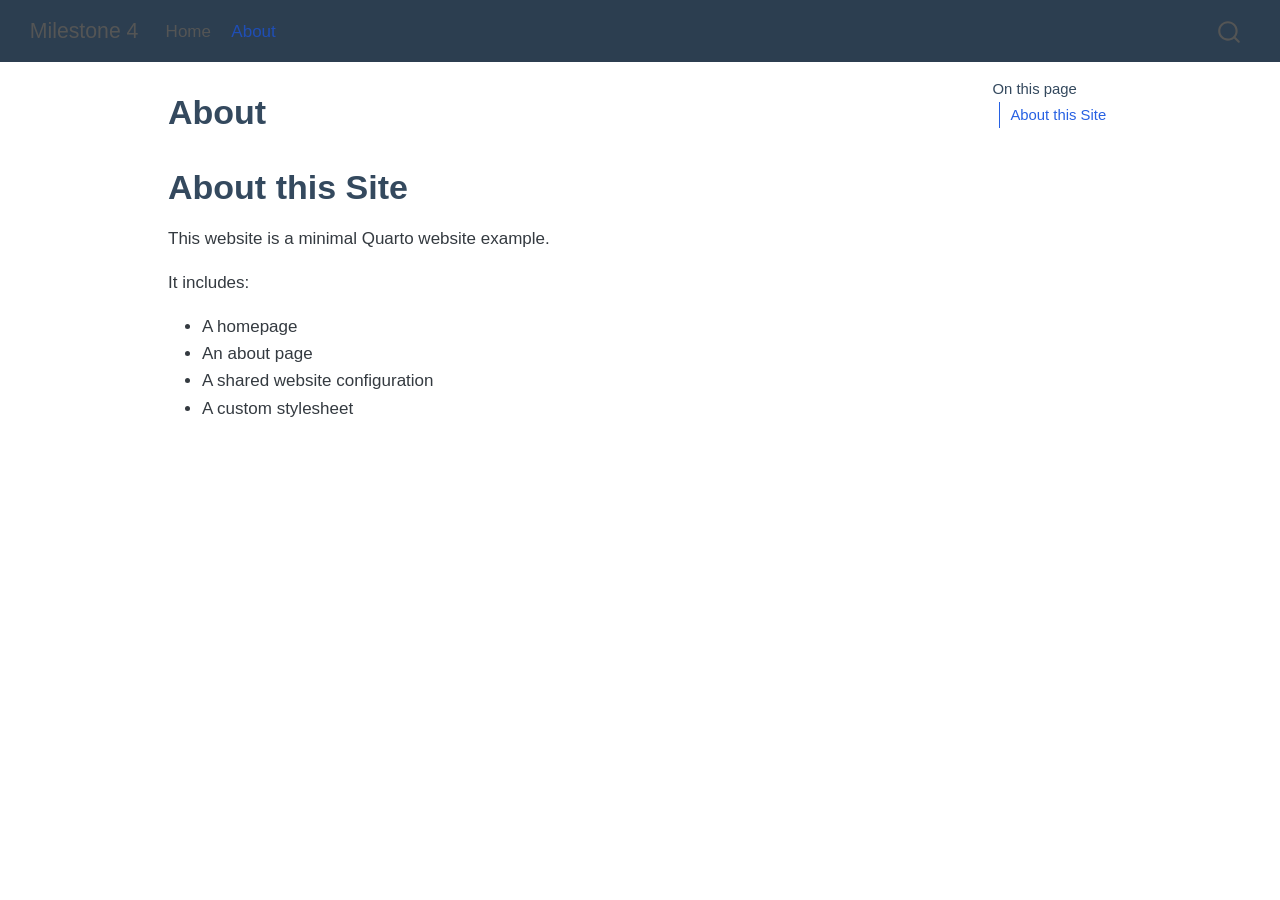
==== about.html @ 74c2d673 "Built site for gh-pages" ====
<!DOCTYPE html>
<html xmlns="http://www.w3.org/1999/xhtml" lang="en" xml:lang="en"><head>

<meta charset="utf-8">
<meta name="generator" content="quarto-1.10.18">

<meta name="viewport" content="width=device-width, initial-scale=1.0, user-scalable=yes">


<title>About – Milestone 4</title>
<style>
/* Default styles provided by pandoc.
** See https://pandoc.org/MANUAL.html#variables-for-html for config info.
*/
span.smallcaps{font-variant: small-caps;}
div.columns{display: flex; gap: 1.5em;}
div.column{flex: auto;}
@media screen {
div.columns{gap: min(4vw, 1.5em);}
div.column{overflow-x: auto;}
}
div.hanging-indent{margin-left: 1.5em; text-indent: -1.5em;}
ul.task-list{list-style: none;}
ul.task-list li input[type="checkbox"] {
  width: 0.8em;
  margin: 0 0.8em 0.2em -1em; /* quarto-specific, see https://github.com/quarto-dev/quarto-cli/issues/4556 */ 
  vertical-align: middle;
}
</style>


<script src="site_libs/quarto-nav/quarto-nav.js"></script>
<script src="site_libs/quarto-nav/headroom.min.js"></script>
<script src="site_libs/clipboard/clipboard.min.js"></script>
<script src="site_libs/quarto-search/autocomplete.umd.js"></script>
<script src="site_libs/quarto-search/fuse.min.js"></script>
<script src="site_libs/quarto-search/quarto-search.js"></script>
<meta name="quarto:offset" content="./">
<script src="site_libs/quarto-html/quarto.js" type="module"></script>
<script src="site_libs/quarto-html/tabsets/tabsets.js" type="module"></script>
<script src="site_libs/quarto-html/popper.min.js"></script>
<script src="site_libs/quarto-html/tippy.umd.min.js"></script>
<script src="site_libs/quarto-html/anchor.min.js"></script>
<link href="site_libs/quarto-html/tippy.css" rel="stylesheet">
<link href="site_libs/quarto-html/quarto-syntax-highlighting-64a204ab8560d761af7679ceaba22944.css" rel="stylesheet" id="quarto-text-highlighting-styles">
<script src="site_libs/bootstrap/bootstrap.min.js"></script>
<link href="site_libs/bootstrap/bootstrap-icons.css" rel="stylesheet">
<link href="site_libs/bootstrap/bootstrap-5453c8eb392fbb9e83e403fa6f01b86a.min.css" rel="stylesheet" append-hash="true" id="quarto-bootstrap" data-mode="light">
<script id="quarto-search-options" type="application/json">{
  "location": "navbar",
  "copy-button": false,
  "collapse-after": 3,
  "panel-placement": "end",
  "type": "overlay",
  "limit": 50,
  "keyboard-shortcut": [
    "f",
    "/",
    "s"
  ],
  "show-item-context": false,
  "language": {
    "search-no-results-text": "No results",
    "search-matching-documents-text": "matching documents",
    "search-copy-link-title": "Copy link to search",
    "search-hide-matches-text": "Hide additional matches",
    "search-more-match-text": "more match in this document",
    "search-more-matches-text": "more matches in this document",
    "search-clear-button-title": "Clear",
    "search-text-placeholder": "",
    "search-detached-cancel-button-title": "Cancel",
    "search-submit-button-title": "Submit",
    "search-label": "Search"
  }
}</script>


<link rel="stylesheet" href="styles.css">
</head>

<body class="nav-fixed quarto-light">

<div id="quarto-search-results"></div>
  <header id="quarto-header" class="headroom fixed-top">
    <nav class="navbar navbar-expand-lg " data-bs-theme="dark">
      <div class="navbar-container container-fluid">
      <div class="navbar-brand-container mx-auto">
    <a class="navbar-brand" href="./index.html">
    <span class="navbar-title">Milestone 4</span>
    </a>
  </div>
            <div id="quarto-search" class="" title="Search"></div>
          <button class="navbar-toggler" type="button" data-bs-toggle="collapse" data-bs-target="#navbarCollapse" aria-controls="navbarCollapse" role="menu" aria-expanded="false" aria-label="Toggle navigation" onclick="if (window.quartoToggleHeadroom) { window.quartoToggleHeadroom(); }">
  <span class="navbar-toggler-icon"></span>
</button>
          <div class="collapse navbar-collapse" id="navbarCollapse">
            <ul class="navbar-nav navbar-nav-scroll me-auto">
  <li class="nav-item">
    <a class="nav-link" href="./index.html"> 
<span class="menu-text">Home</span></a>
  </li>  
  <li class="nav-item">
    <a class="nav-link active" href="./about.html" aria-current="page"> 
<span class="menu-text">About</span></a>
  </li>  
</ul>
          </div> <!-- /navcollapse -->
            <div class="quarto-navbar-tools">
</div>
      </div> <!-- /container-fluid -->
    </nav>
</header>
<!-- content -->
<div id="quarto-content" class="quarto-container page-columns page-rows-contents page-layout-article page-navbar">
<!-- sidebar -->
<!-- margin-sidebar -->
    <div id="quarto-margin-sidebar" class="sidebar margin-sidebar">
        <nav id="TOC" role="doc-toc" class="toc-active">
    <h2 id="toc-title">On this page</h2>
   
  <ul>
  <li><a href="#about-this-site" id="toc-about-this-site" class="nav-link active" data-scroll-target="#about-this-site">About this Site</a></li>
  </ul>
</nav>
    </div>
<!-- main -->
<main class="content" id="quarto-document-content">

<header id="title-block-header" class="quarto-title-block default">
<div class="quarto-title">
<h1 class="title">About</h1>
</div>



<div class="quarto-title-meta">

    
  
    
  </div>
  


</header>


<section id="about-this-site" class="level1">
<h1>About this Site</h1>
<p>This website is a minimal Quarto website example.</p>
<p>It includes:</p>
<ul>
<li>A homepage</li>
<li>An about page</li>
<li>A shared website configuration</li>
<li>A custom stylesheet</li>
</ul>


</section>

</main> <!-- /main -->
<script id="quarto-html-after-body" type="application/javascript">
  window.document.addEventListener("DOMContentLoaded", function (event) {
    const icon = "";
    const anchorJS = new window.AnchorJS();
    anchorJS.options = {
      placement: 'right',
      icon: icon
    };
    anchorJS.add('.anchored');
    const isCodeAnnotation = (el) => {
      for (const clz of el.classList) {
        if (clz.startsWith('code-annotation-')) {                     
          return true;
        }
      }
      return false;
    }
    const onCopySuccess = function(e) {
      // button target
      const button = e.trigger;
      // don't keep focus
      button.blur();
      // flash "checked"
      button.classList.add('code-copy-button-checked');
      var currentTitle = button.getAttribute("title");
      button.setAttribute("title", "Copied!");
      let tooltip;
      if (window.bootstrap) {
        button.setAttribute("data-bs-toggle", "tooltip");
        button.setAttribute("data-bs-placement", "left");
        button.setAttribute("data-bs-title", "Copied!");
        tooltip = new bootstrap.Tooltip(button, 
          { trigger: "manual", 
            customClass: "code-copy-button-tooltip",
            offset: [0, -8]});
        tooltip.show();    
      }
      setTimeout(function() {
        if (tooltip) {
          tooltip.hide();
          button.removeAttribute("data-bs-title");
          button.removeAttribute("data-bs-toggle");
          button.removeAttribute("data-bs-placement");
        }
        button.setAttribute("title", currentTitle);
        button.classList.remove('code-copy-button-checked');
      }, 1000);
      // clear code selection
      e.clearSelection();
    }
    const getTextToCopy = function(trigger) {
      const outerScaffold = trigger.parentElement.cloneNode(true);
      const codeEl = outerScaffold.querySelector('code');
      for (const childEl of codeEl.children) {
        if (isCodeAnnotation(childEl)) {
          childEl.remove();
        }
      }
      return codeEl.innerText;
    }
    const clipboard = new window.ClipboardJS('.code-copy-button:not([data-in-quarto-modal])', {
      text: getTextToCopy
    });
    clipboard.on('success', onCopySuccess);
    if (window.document.getElementById('quarto-embedded-source-code-modal')) {
      const clipboardModal = new window.ClipboardJS('.code-copy-button[data-in-quarto-modal]', {
        text: getTextToCopy,
        container: window.document.getElementById('quarto-embedded-source-code-modal')
      });
      clipboardModal.on('success', onCopySuccess);
    }
      var localhostRegex = new RegExp(/^(?:http|https):\/\/localhost\:?[0-9]*\//);
      var mailtoRegex = new RegExp(/^mailto:/);
        var filterRegex = new RegExp('/' + window.location.host + '/');
      var isInternal = (href) => {
          return filterRegex.test(href) || localhostRegex.test(href) || mailtoRegex.test(href);
      }
      // Inspect non-navigation links and adorn them if external
     var links = window.document.querySelectorAll('a[href]:not(.nav-link):not(.navbar-brand):not(.toc-action):not(.sidebar-link):not(.sidebar-item-toggle):not(.pagination-link):not(.no-external):not([aria-hidden]):not(.dropdown-item):not(.quarto-navigation-tool):not(.about-link)');
      for (var i=0; i<links.length; i++) {
        const link = links[i];
        if (!isInternal(link.href)) {
          // undo the damage that might have been done by quarto-nav.js in the case of
          // links that we want to consider external
          if (link.dataset.originalHref !== undefined) {
            link.href = link.dataset.originalHref;
          }
        }
      }
    function tippyHover(el, contentFn, onTriggerFn, onUntriggerFn) {
      const config = {
        allowHTML: true,
        maxWidth: 500,
        delay: 100,
        arrow: false,
        appendTo: function(el) {
            return el.parentElement;
        },
        interactive: true,
        interactiveBorder: 10,
        theme: 'quarto',
        placement: 'bottom-start',
      };
      if (contentFn) {
        config.content = contentFn;
      }
      if (onTriggerFn) {
        config.onTrigger = onTriggerFn;
      }
      if (onUntriggerFn) {
        config.onUntrigger = onUntriggerFn;
      }
      window.tippy(el, config); 
    }
    const noterefs = window.document.querySelectorAll('a[role="doc-noteref"]');
    for (var i=0; i<noterefs.length; i++) {
      const ref = noterefs[i];
      tippyHover(ref, function() {
        // use id or data attribute instead here
        let href = ref.getAttribute('data-footnote-href') || ref.getAttribute('href');
        try { href = new URL(href).hash; } catch {}
        const id = href.replace(/^#\/?/, "");
        const note = window.document.getElementById(id);
        if (note) {
          return note.innerHTML;
        } else {
          return "";
        }
      });
    }
    const xrefs = window.document.querySelectorAll('a.quarto-xref');
    const processXRef = (id, note) => {
      // Strip column container classes
      const stripColumnClz = (el) => {
        el.classList.remove("page-full", "page-columns");
        if (el.children) {
          for (const child of el.children) {
            stripColumnClz(child);
          }
        }
      }
      stripColumnClz(note)
      if (id === null || id.startsWith('sec-')) {
        // Special case sections, only their first couple elements
        const container = document.createElement("div");
        if (note.children && note.children.length > 2) {
          container.appendChild(note.children[0].cloneNode(true));
          for (let i = 1; i < note.children.length; i++) {
            const child = note.children[i];
            if (child.tagName === "P" && child.innerText === "") {
              continue;
            } else {
              container.appendChild(child.cloneNode(true));
              break;
            }
          }
          if (window.Quarto?.typesetMath) {
            window.Quarto.typesetMath(container);
          }
          return container.innerHTML
        } else {
          if (window.Quarto?.typesetMath) {
            window.Quarto.typesetMath(note);
          }
          return note.innerHTML;
        }
      } else {
        // Remove any anchor links if they are present
        const anchorLink = note.querySelector('a.anchorjs-link');
        if (anchorLink) {
          anchorLink.remove();
        }
        if (window.Quarto?.typesetMath) {
          window.Quarto.typesetMath(note);
        }
        if (note.classList.contains("callout")) {
          return note.outerHTML;
        } else {
          return note.innerHTML;
        }
      }
    }
    for (var i=0; i<xrefs.length; i++) {
      const xref = xrefs[i];
      tippyHover(xref, undefined, function(instance) {
        instance.disable();
        let url = xref.getAttribute('href');
        let hash = undefined; 
        if (url.startsWith('#')) {
          hash = url;
        } else {
          try { hash = new URL(url).hash; } catch {}
        }
        if (hash) {
          const id = hash.replace(/^#\/?/, "");
          const note = window.document.getElementById(id);
          if (note !== null) {
            try {
              const html = processXRef(id, note.cloneNode(true));
              instance.setContent(html);
            } finally {
              instance.enable();
              instance.show();
            }
          } else {
            // See if we can fetch this
            fetch(url.split('#')[0])
            .then(res => res.text())
            .then(html => {
              const parser = new DOMParser();
              const htmlDoc = parser.parseFromString(html, "text/html");
              const note = htmlDoc.getElementById(id);
              if (note !== null) {
                const html = processXRef(id, note);
                instance.setContent(html);
              } 
            }).finally(() => {
              instance.enable();
              instance.show();
            });
          }
        } else {
          // See if we can fetch a full url (with no hash to target)
          // This is a special case and we should probably do some content thinning / targeting
          fetch(url)
          .then(res => res.text())
          .then(html => {
            const parser = new DOMParser();
            const htmlDoc = parser.parseFromString(html, "text/html");
            const note = htmlDoc.querySelector('main.content');
            if (note !== null) {
              // This should only happen for chapter cross references
              // (since there is no id in the URL)
              // remove the first header
              if (note.children.length > 0 && note.children[0].tagName === "HEADER") {
                note.children[0].remove();
              }
              const html = processXRef(null, note);
              instance.setContent(html);
            } 
          }).finally(() => {
            instance.enable();
            instance.show();
          });
        }
      }, function(instance) {
      });
    }
        let selectedAnnoteEl;
        const selectorForAnnotation = ( cell, annotation) => {
          let cellAttr = 'data-code-cell="' + cell + '"';
          let lineAttr = 'data-code-annotation="' +  annotation + '"';
          const selector = 'span[' + cellAttr + '][' + lineAttr + ']';
          return selector;
        }
        const selectCodeLines = (annoteEl) => {
          const doc = window.document;
          const targetCell = annoteEl.getAttribute("data-target-cell");
          const targetAnnotation = annoteEl.getAttribute("data-target-annotation");
          const annoteSpan = window.document.querySelector(selectorForAnnotation(targetCell, targetAnnotation));
          const lines = annoteSpan.getAttribute("data-code-lines").split(",");
          const lineIds = lines.map((line) => {
            return targetCell + "-" + line;
          })
          let top = null;
          let height = null;
          let parent = null;
          if (lineIds.length > 0) {
              //compute the position of the single el (top and bottom and make a div)
              const el = window.document.getElementById(lineIds[0]);
              top = el.offsetTop;
              height = el.offsetHeight;
              parent = el.parentElement.parentElement;
            if (lineIds.length > 1) {
              const lastEl = window.document.getElementById(lineIds[lineIds.length - 1]);
              const bottom = lastEl.offsetTop + lastEl.offsetHeight;
              height = bottom - top;
            }
            if (top !== null && height !== null && parent !== null) {
              // cook up a div (if necessary) and position it 
              let div = window.document.getElementById("code-annotation-line-highlight");
              if (div === null) {
                div = window.document.createElement("div");
                div.setAttribute("id", "code-annotation-line-highlight");
                div.style.position = 'absolute';
                parent.appendChild(div);
              }
              div.style.top = top - 2 + "px";
              div.style.height = height + 4 + "px";
              div.style.left = 0;
              let gutterDiv = window.document.getElementById("code-annotation-line-highlight-gutter");
              if (gutterDiv === null) {
                gutterDiv = window.document.createElement("div");
                gutterDiv.setAttribute("id", "code-annotation-line-highlight-gutter");
                gutterDiv.style.position = 'absolute';
                const codeCell = window.document.getElementById(targetCell);
                const gutter = codeCell.querySelector('.code-annotation-gutter');
                gutter.appendChild(gutterDiv);
              }
              gutterDiv.style.top = top - 2 + "px";
              gutterDiv.style.height = height + 4 + "px";
            }
            selectedAnnoteEl = annoteEl;
          }
        };
        const unselectCodeLines = () => {
          const elementsIds = ["code-annotation-line-highlight", "code-annotation-line-highlight-gutter"];
          elementsIds.forEach((elId) => {
            const div = window.document.getElementById(elId);
            if (div) {
              div.remove();
            }
          });
          selectedAnnoteEl = undefined;
        };
          // Handle positioning of the toggle
      window.addEventListener(
        "resize",
        throttle(() => {
          elRect = undefined;
          if (selectedAnnoteEl) {
            selectCodeLines(selectedAnnoteEl);
          }
        }, 10)
      );
      function throttle(fn, ms) {
      let throttle = false;
      let timer;
        return (...args) => {
          if(!throttle) { // first call gets through
              fn.apply(this, args);
              throttle = true;
          } else { // all the others get throttled
              if(timer) clearTimeout(timer); // cancel #2
              timer = setTimeout(() => {
                fn.apply(this, args);
                timer = throttle = false;
              }, ms);
          }
        };
      }
        // Attach click handler to the DT
        const annoteDls = window.document.querySelectorAll('dt[data-target-cell]');
        for (const annoteDlNode of annoteDls) {
          annoteDlNode.addEventListener('click', (event) => {
            const clickedEl = event.target;
            if (clickedEl !== selectedAnnoteEl) {
              unselectCodeLines();
              const activeEl = window.document.querySelector('dt[data-target-cell].code-annotation-active');
              if (activeEl) {
                activeEl.classList.remove('code-annotation-active');
              }
              selectCodeLines(clickedEl);
              clickedEl.classList.add('code-annotation-active');
            } else {
              // Unselect the line
              unselectCodeLines();
              clickedEl.classList.remove('code-annotation-active');
            }
          });
        }
    const findCites = (el) => {
      const parentEl = el.parentElement;
      if (parentEl) {
        const cites = parentEl.dataset.cites;
        if (cites) {
          return {
            el,
            cites: cites.split(' ')
          };
        } else {
          return findCites(el.parentElement)
        }
      } else {
        return undefined;
      }
    };
    var bibliorefs = window.document.querySelectorAll('a[role="doc-biblioref"]');
    for (var i=0; i<bibliorefs.length; i++) {
      const ref = bibliorefs[i];
      const citeInfo = findCites(ref);
      if (citeInfo) {
        tippyHover(citeInfo.el, function() {
          var popup = window.document.createElement('div');
          citeInfo.cites.forEach(function(cite) {
            var citeDiv = window.document.createElement('div');
            citeDiv.classList.add('hanging-indent');
            citeDiv.classList.add('csl-entry');
            var biblioDiv = window.document.getElementById('ref-' + cite);
            if (biblioDiv) {
              citeDiv.innerHTML = biblioDiv.innerHTML;
            }
            popup.appendChild(citeDiv);
          });
          return popup.innerHTML;
        });
      }
    }
  });
  </script>
</div> <!-- /content -->




</body></html>
---- site_libs/quarto-html/tippy.css ----
.tippy-box[data-animation=fade][data-state=hidden]{opacity:0}[data-tippy-root]{max-width:calc(100vw - 10px)}.tippy-box{position:relative;background-color:#333;color:#fff;border-radius:4px;font-size:14px;line-height:1.4;white-space:normal;outline:0;transition-property:transform,visibility,opacity}.tippy-box[data-placement^=top]>.tippy-arrow{bottom:0}.tippy-box[data-placement^=top]>.tippy-arrow:before{bottom:-7px;left:0;border-width:8px 8px 0;border-top-color:initial;transform-origin:center top}.tippy-box[data-placement^=bottom]>.tippy-arrow{top:0}.tippy-box[data-placement^=bottom]>.tippy-arrow:before{top:-7px;left:0;border-width:0 8px 8px;border-bottom-color:initial;transform-origin:center bottom}.tippy-box[data-placement^=left]>.tippy-arrow{right:0}.tippy-box[data-placement^=left]>.tippy-arrow:before{border-width:8px 0 8px 8px;border-left-color:initial;right:-7px;transform-origin:center left}.tippy-box[data-placement^=right]>.tippy-arrow{left:0}.tippy-box[data-placement^=right]>.tippy-arrow:before{left:-7px;border-width:8px 8px 8px 0;border-right-color:initial;transform-origin:center right}.tippy-box[data-inertia][data-state=visible]{transition-timing-function:cubic-bezier(.54,1.5,.38,1.11)}.tippy-arrow{width:16px;height:16px;color:#333}.tippy-arrow:before{content:"";position:absolute;border-color:transparent;border-style:solid}.tippy-content{position:relative;padding:5px 9px;z-index:1}
---- site_libs/quarto-html/quarto-syntax-highlighting-64a204ab8560d761af7679ceaba22944.css ----
/* quarto syntax highlight colors */
:root {
  --quarto-hl-ot-color: #003B4F;
  --quarto-hl-at-color: #657422;
  --quarto-hl-ss-color: #20794D;
  --quarto-hl-an-color: #5E5E5E;
  --quarto-hl-fu-color: #4758AB;
  --quarto-hl-st-color: #20794D;
  --quarto-hl-cf-color: #003B4F;
  --quarto-hl-op-color: #5E5E5E;
  --quarto-hl-er-color: #AD0000;
  --quarto-hl-bn-color: #AD0000;
  --quarto-hl-al-color: #AD0000;
  --quarto-hl-va-color: #111111;
  --quarto-hl-bu-color: inherit;
  --quarto-hl-ex-color: inherit;
  --quarto-hl-pp-color: #AD0000;
  --quarto-hl-in-color: #5E5E5E;
  --quarto-hl-vs-color: #20794D;
  --quarto-hl-wa-color: #5E5E5E;
  --quarto-hl-do-color: #5E5E5E;
  --quarto-hl-im-color: #00769E;
  --quarto-hl-ch-color: #20794D;
  --quarto-hl-dt-color: #AD0000;
  --quarto-hl-fl-color: #AD0000;
  --quarto-hl-co-color: #5E5E5E;
  --quarto-hl-cv-color: #5E5E5E;
  --quarto-hl-cn-color: #8f5902;
  --quarto-hl-sc-color: #5E5E5E;
  --quarto-hl-dv-color: #AD0000;
  --quarto-hl-kw-color: #003B4F;
}

/* other quarto variables */
:root {
  --quarto-font-monospace: SFMono-Regular, Menlo, Monaco, Consolas, "Liberation Mono", "Courier New", monospace;
}

/* syntax highlight based on Pandoc's rules */
pre > code.sourceCode > span {
  color: #003B4F;
}

code.sourceCode > span {
  color: #003B4F;
}

div.sourceCode,
div.sourceCode pre.sourceCode {
  color: #003B4F;
}

/* Normal */
code span {
  color: #003B4F;
}

/* Alert */
code span.al {
  color: #AD0000;
  font-style: inherit;
}

/* Annotation */
code span.an {
  color: #5E5E5E;
  font-style: inherit;
}

/* Attribute */
code span.at {
  color: #657422;
  font-style: inherit;
}

/* BaseN */
code span.bn {
  color: #AD0000;
  font-style: inherit;
}

/* BuiltIn */
code span.bu {
  font-style: inherit;
}

/* ControlFlow */
code span.cf {
  color: #003B4F;
  font-weight: bold;
  font-style: inherit;
}

/* Char */
code span.ch {
  color: #20794D;
  font-style: inherit;
}

/* Constant */
code span.cn {
  color: #8f5902;
  font-style: inherit;
}

/* Comment */
code span.co {
  color: #5E5E5E;
  font-style: inherit;
}

/* CommentVar */
code span.cv {
  color: #5E5E5E;
  font-style: italic;
}

/* Documentation */
code span.do {
  color: #5E5E5E;
  font-style: italic;
}

/* DataType */
code span.dt {
  color: #AD0000;
  font-style: inherit;
}

/* DecVal */
code span.dv {
  color: #AD0000;
  font-style: inherit;
}

/* Error */
code span.er {
  color: #AD0000;
  font-style: inherit;
}

/* Extension */
code span.ex {
  font-style: inherit;
}

/* Float */
code span.fl {
  color: #AD0000;
  font-style: inherit;
}

/* Function */
code span.fu {
  color: #4758AB;
  font-style: inherit;
}

/* Import */
code span.im {
  color: #00769E;
  font-style: inherit;
}

/* Information */
code span.in {
  color: #5E5E5E;
  font-style: inherit;
}

/* Keyword */
code span.kw {
  color: #003B4F;
  font-weight: bold;
  font-style: inherit;
}

/* Operator */
code span.op {
  color: #5E5E5E;
  font-style: inherit;
}

/* Other */
code span.ot {
  color: #003B4F;
  font-style: inherit;
}

/* Preprocessor */
code span.pp {
  color: #AD0000;
  font-style: inherit;
}

/* SpecialChar */
code span.sc {
  color: #5E5E5E;
  font-style: inherit;
}

/* SpecialString */
code span.ss {
  color: #20794D;
  font-style: inherit;
}

/* String */
code span.st {
  color: #20794D;
  font-style: inherit;
}

/* Variable */
code span.va {
  color: #111111;
  font-style: inherit;
}

/* VerbatimString */
code span.vs {
  color: #20794D;
  font-style: inherit;
}

/* Warning */
code span.wa {
  color: #5E5E5E;
  font-style: italic;
}

.prevent-inlining {
  content: "</";
}

/*# sourceMappingURL=9d8d5bb603a83b8298b89080a598c93b.css.map */
---- styles.css ----
body {
  font-family: Arial, Helvetica, sans-serif;
  line-height: 1.6;
}

.navbar {
  background-color: #2c3e50;
}

h1, h2 {
  color: #34495e;
}
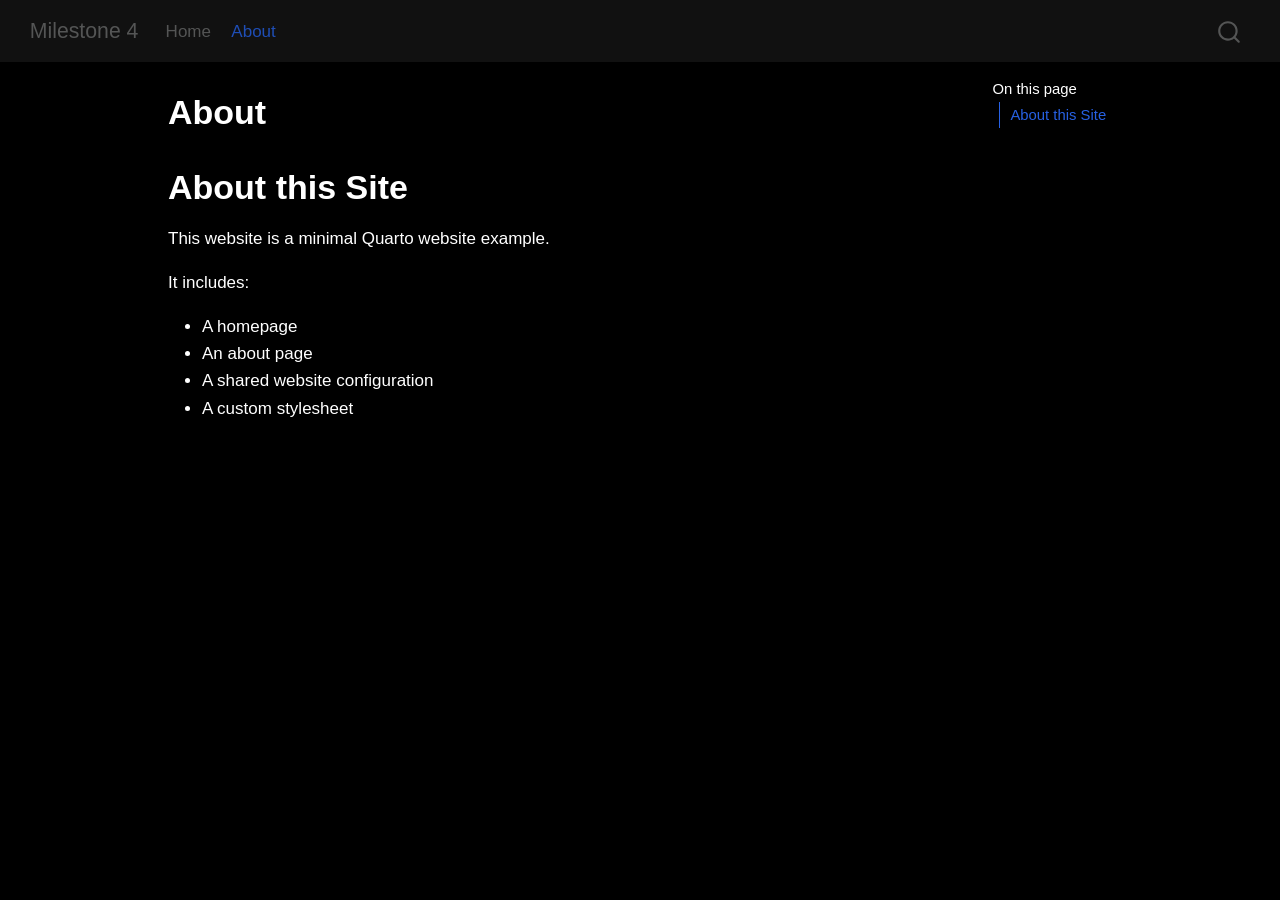
==== commit 83adbb0e: "Built site for gh-pages" ====
--- a/about.html
+++ b/about.html
@@ -233,7 +233,7 @@
     }
       var localhostRegex = new RegExp(/^(?:http|https):\/\/localhost\:?[0-9]*\//);
       var mailtoRegex = new RegExp(/^mailto:/);
-        var filterRegex = new RegExp('/' + window.location.host + '/');
+        var filterRegex = new RegExp("https:\/\/DndT1\.github\.io\/milestone-4\/");
       var isInternal = (href) => {
           return filterRegex.test(href) || localhostRegex.test(href) || mailtoRegex.test(href);
       }
--- a/styles.css
+++ b/styles.css
@@ -1,12 +1,23 @@
 body {
   font-family: Arial, Helvetica, sans-serif;
   line-height: 1.6;
+  background-color: #000000;
+  color: #ffffff;
 }
 
 .navbar {
-  background-color: #2c3e50;
+  background-color: #111111;
 }
 
 h1, h2 {
-  color: #34495e;
+  color: #ffffff;
 }
+
+a {
+  color: #80d8ff;
+}
+
+main {
+  background-color: #000000;
+  color: #ffffff;
+}
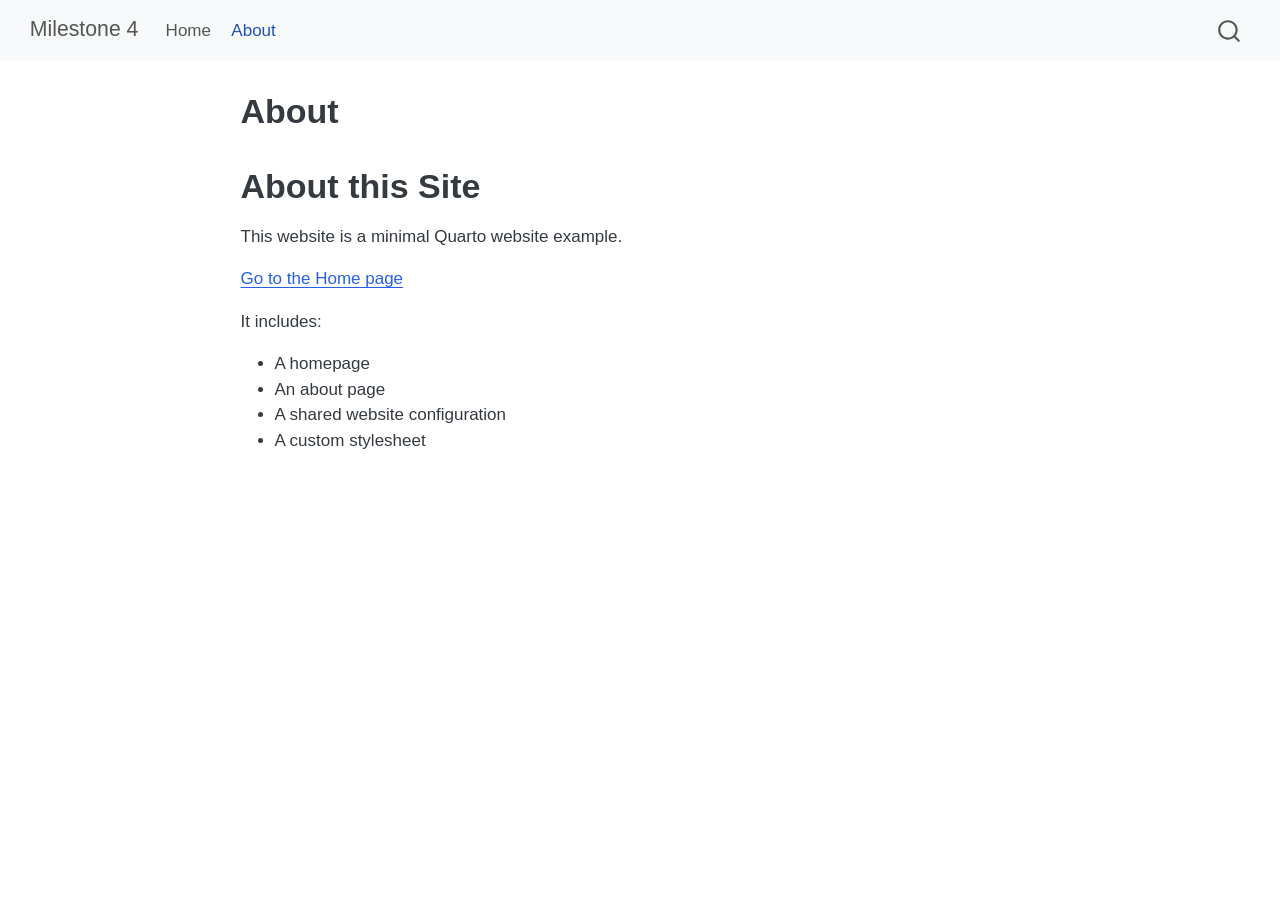
==== commit 0e994095: "Built site for gh-pages" ====
--- a/about.html
+++ b/about.html
@@ -75,10 +75,9 @@
 }</script>
 
 
-<link rel="stylesheet" href="styles.css">
 </head>
 
-<body class="nav-fixed quarto-light">
+<body class="nav-fixed fullcontent quarto-light">
 
 <div id="quarto-search-results"></div>
   <header id="quarto-header" class="headroom fixed-top">
@@ -114,15 +113,7 @@
 <div id="quarto-content" class="quarto-container page-columns page-rows-contents page-layout-article page-navbar">
 <!-- sidebar -->
 <!-- margin-sidebar -->
-    <div id="quarto-margin-sidebar" class="sidebar margin-sidebar">
-        <nav id="TOC" role="doc-toc" class="toc-active">
-    <h2 id="toc-title">On this page</h2>
-   
-  <ul>
-  <li><a href="#about-this-site" id="toc-about-this-site" class="nav-link active" data-scroll-target="#about-this-site">About this Site</a></li>
-  </ul>
-</nav>
-    </div>
+    
 <!-- main -->
 <main class="content" id="quarto-document-content">
 
@@ -148,6 +139,7 @@
 <section id="about-this-site" class="level1">
 <h1>About this Site</h1>
 <p>This website is a minimal Quarto website example.</p>
+<p><a href="./index.html">Go to the Home page</a></p>
 <p>It includes:</p>
 <ul>
 <li>A homepage</li>
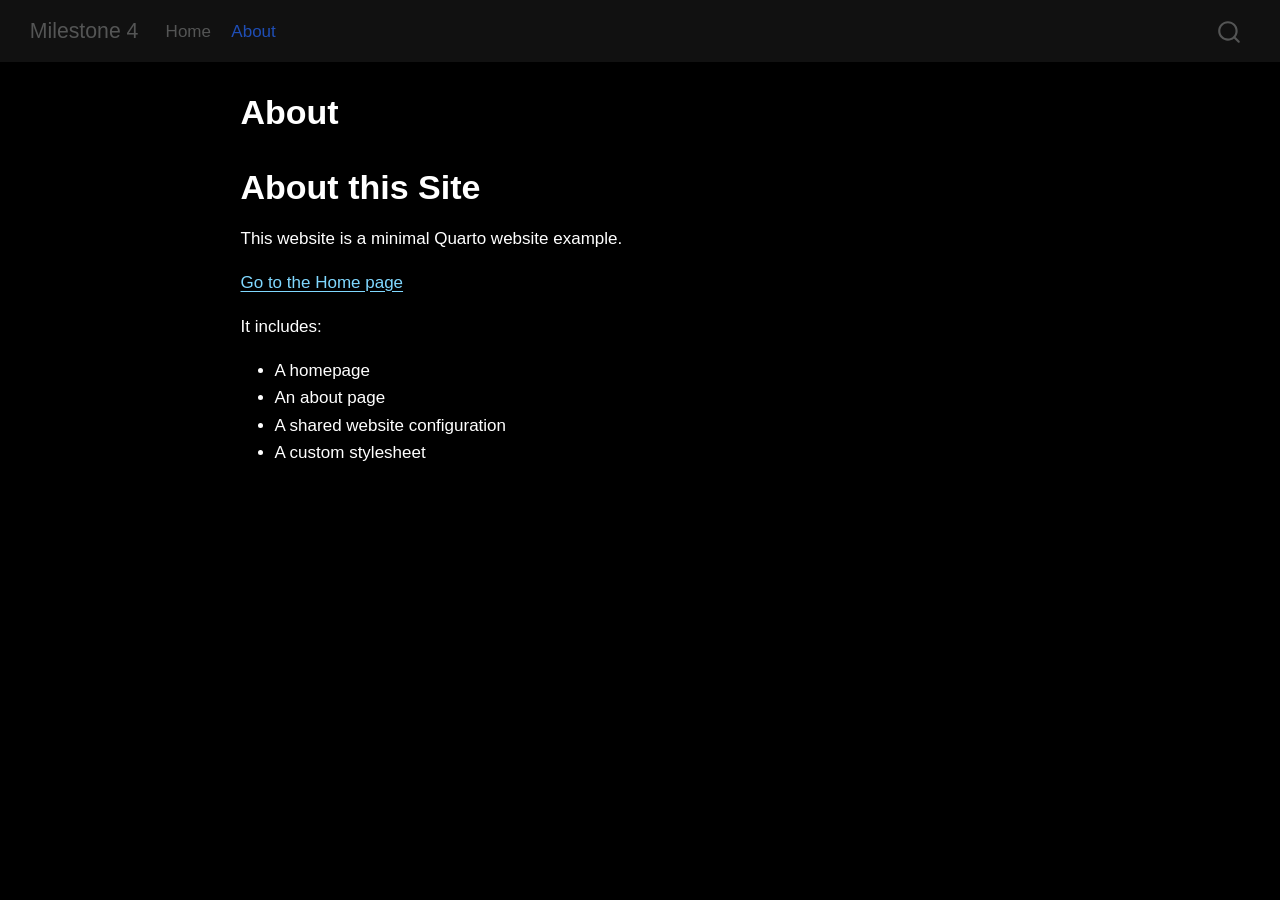
==== commit 052ab401: "Built site for gh-pages" ====
--- a/about.html
+++ b/about.html
@@ -75,6 +75,7 @@
 }</script>
 
 
+<link rel="stylesheet" href="styles.css">
 </head>
 
 <body class="nav-fixed fullcontent quarto-light">
--- a/styles.css
+++ b/styles.css
@@ -0,0 +1,248 @@
+body {
+  font-family: Arial, Helvetica, sans-serif;
+  line-height: 1.6;
+  background: #000000;
+  color: #ffffff;
+}
+
+.navbar {
+  background-color: #111111;
+}
+
+h1, h2 {
+  color: #ffffff;
+}
+
+a {
+  color: #80d8ff;
+}
+
+main {
+  background: #000000;
+  color: #ffffff;
+}
+
+.dashboard-graphic {
+  background: radial-gradient(circle at top left, #142b34, #050505 90%);
+  border: 1px solid #80d8ff;
+  border-radius: 16px;
+  padding: 1.5rem;
+  margin: 1rem 0 2rem 0;
+  box-shadow: 0 0 30px rgba(128, 216, 255, 0.12);
+}
+
+.dashboard-head {
+  display: flex;
+  align-items: center;
+  justify-content: space-between;
+  gap: 1rem;
+  border-bottom: 1px solid #2c8ca0;
+  padding-bottom: 1rem;
+}
+
+.kicker {
+  color: #80d8ff;
+  font-size: 0.74rem;
+  letter-spacing: 0.2em;
+}
+
+.dashboard-head h2 {
+  margin: 0.2rem 0 0 0;
+  color: #ffffff;
+}
+
+.dashboard-date {
+  background: #0c1b1f;
+  border: 1px solid #80d8ff;
+  color: #80d8ff;
+  padding: 0.45rem 0.8rem;
+  border-radius: 30px;
+  font-size: 0.85rem;
+}
+
+.dashboard-summary {
+  display: grid;
+  grid-template-columns: repeat(4, minmax(150px, 1fr));
+  gap: 1rem;
+  margin-top: 1rem;
+}
+
+.summary-card {
+  background: #071116;
+  border: 1px solid #244a54;
+  border-radius: 12px;
+  padding: 1rem;
+}
+
+.summary-label {
+  display: block;
+  color: #b1e9f7;
+  font-size: 0.8rem;
+  text-transform: uppercase;
+}
+
+.summary-value {
+  display: block;
+  color: #dffbff;
+  font-size: 2rem;
+  font-weight: bold;
+  margin: 0.4rem 0;
+}
+
+.summary-detail {
+  display: block;
+  color: #a9b7bd;
+  font-size: 0.78rem;
+}
+
+.chart-grid {
+  display: grid;
+  grid-template-columns: 2fr 1fr;
+  gap: 1rem;
+  margin-top: 1rem;
+}
+
+.chart-panel {
+  background: rgba(0, 0, 0, 0.4);
+  border: 1px solid #244a54;
+  border-radius: 12px;
+  padding: 1rem;
+}
+
+.chart-title {
+  color: #80d8ff;
+  font-size: 0.84rem;
+  text-transform: uppercase;
+  letter-spacing: 0.11em;
+}
+
+.bar-chart {
+  margin-top: 1rem;
+}
+
+.bar-row {
+  display: grid;
+  grid-template-columns: 90px 1fr 70px;
+  align-items: center;
+  gap: 0.75rem;
+  margin-bottom: 0.9rem;
+}
+
+.bar-label {
+  color: #dffbff;
+  font-size: 0.82rem;
+}
+
+.bar-track {
+  display: block;
+  height: 8px;
+  background: #1b242a;
+  border-radius: 50px;
+  overflow: hidden;
+}
+
+.bar-fill {
+  display: block;
+  height: 8px;
+  background: #80d8ff;
+  border-radius: 50px;
+}
+
+.bar-fill.hashtag { background: #8affc1; }
+.bar-fill.engage { background: #d6a7ff; }
+.bar-fill.risk { background: #ffb27a; }
+
+.bar-value {
+  color: #ffffff;
+  font-size: 0.8rem;
+}
+
+.radial-wrap {
+  display: flex;
+  align-items: center;
+  justify-content: center;
+  padding-top: 1rem;
+}
+
+.radial-chart {
+  width: 140px;
+  height: 140px;
+  border-radius: 50%;
+  border: 8px solid #80d8ff;
+  display: flex;
+  align-items: center;
+  justify-content: center;
+  background: radial-gradient(circle, #000 50%, transparent 52%);
+}
+
+.radial-label {
+  color: #ffffff;
+  font-size: 1.8rem;
+  font-weight: bold;
+}
+
+.chart-note {
+  text-align: center;
+  color: #b1e9f7;
+  font-size: 0.8rem;
+  margin-top: 0.8rem;
+}
+
+.dashboard-card {
+  background: #111111;
+  border: 1px solid #2b2b2b;
+  border-radius: 12px;
+  padding: 1.2rem;
+  margin: 1rem 0;
+  box-shadow: 0 0 20px rgba(128, 216, 255, 0.08);
+}
+
+.dashboard-card h2 {
+  color: #80d8ff;
+}
+
+.table-controls {
+  display: flex;
+  gap: 0.75rem;
+  align-items: center;
+  margin-bottom: 1rem;
+  flex-wrap: wrap;
+}
+
+.table-controls input,
+.table-controls select,
+.table-controls button {
+  background: #000000;
+  color: #ffffff;
+  border: 1px solid #80d8ff;
+  border-radius: 8px;
+  padding: 0.45rem 0.8rem;
+}
+
+.table-controls button {
+  cursor: pointer;
+}
+
+.metrics-table {
+  width: 100%;
+  border-collapse: collapse;
+}
+
+.metrics-table th,
+.metrics-table td {
+  border-bottom: 1px solid #333333;
+  padding: 0.65rem 0.75rem;
+  text-align: left;
+}
+
+.metrics-table th {
+  color: #80d8ff;
+}
+
+.metrics-table tbody tr:hover {
+  background: #1b1b1b;
+}
+
+#metricRows tr.hidden {
+  display: none;
+}
